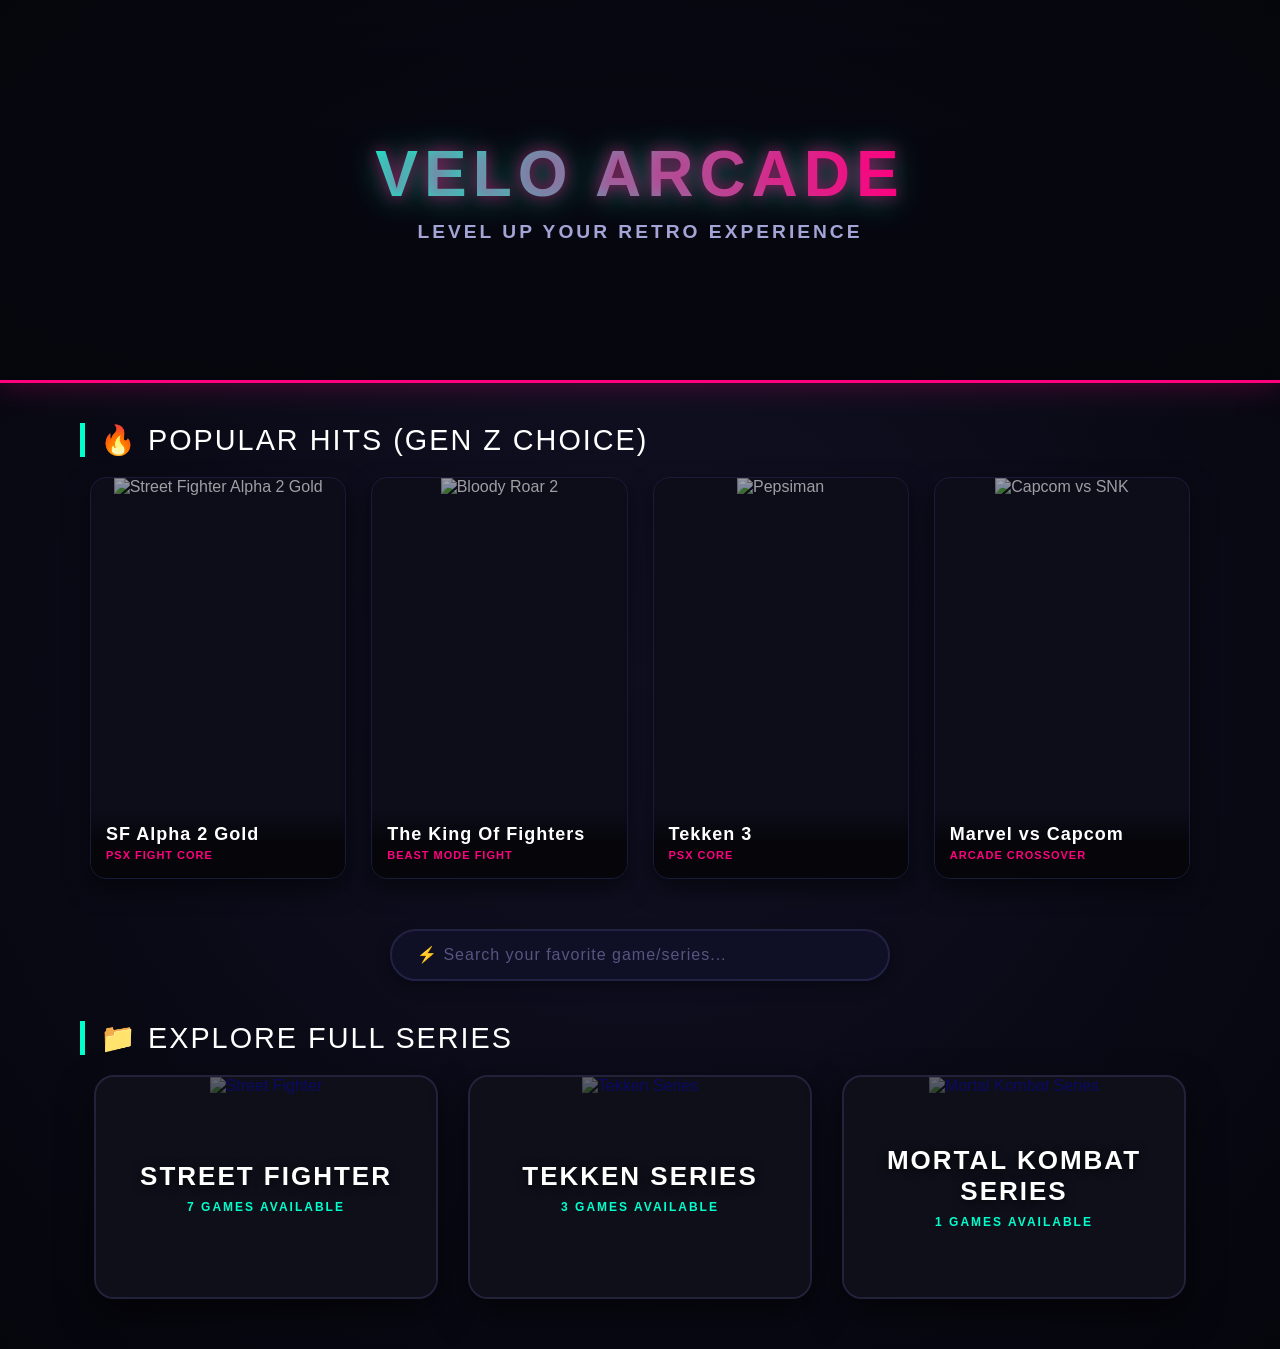
==== index.html @ 832ced59 "fresh start with proper lfs tracking" ====
<!DOCTYPE html>
<html lang="en">

<head>
    <meta charset="UTF-8">
    <meta name="viewport" content="width=device-width, initial-scale=1.0">
    <title>Retro Arcade | Categories & Trending</title>
    <link rel="stylesheet" href="style.css">
</head>

<body>

    <div class="hero-section">
        <div class="hero-content">
            <h1>Velo Arcade</h1>
            <p class="subtitle">Level Up Your Retro Experience</p>
        </div>
    </div>

    <div class="section-title">🔥 Popular Hits (Gen Z Choice)</div>
    <div class="popular-grid">

        <div class="pop-card" onclick="playGame('psx', 'games/psx/sfa2g.bin')">
            <img src="https://m.media-amazon.com/images/M/MV5BNGZhMWYyZWYtY2Y0Yi00Yzg3LWFlMjMtZWQzNjM2MTRiNTFlXkEyXkFqcGc@._V1_.jpg"
                alt="Street Fighter Alpha 2 Gold">
            <div class="pop-details">
                <h3>SF Alpha 2 Gold</h3>
                <span>PSX FIGHT CORE</span>
            </div>
        </div>

        <div class="pop-card" onclick="playGame('psx', 'games/streetfighters/tkof.gba')">
            <img src="https://wallpapercave.com/wp/wp7984084.jpg" alt="Bloody Roar 2">
            <div class="pop-details">
                <h3>The King Of Fighters</h3>
                <span>BEAST MODE FIGHT</span>
            </div>
        </div>

        <div class="pop-card" onclick="playGame('psx', 'games/tekken/Tekken 3 (Europe) (Track 1).bin')">
            <img src="https://i.ytimg.com/vi/N3YAwyC5Wc0/maxresdefault.jpg" alt="Pepsiman">
            <div class="pop-details">
                <h3>Tekken 3</h3>
                <span>PSX CORE</span>
            </div>
        </div>

        <div class="pop-card" onclick="playGame('psx', 'games/streetfighters/Marvel Super Heroes vs. Street Fighter (Europe).bin')">
            <img src="https://assets.nintendo.com/image/upload/c_fill,w_1200/q_auto:best/f_auto/dpr_2.0/store/software/switch/70010000077523/1a42108b5573691b59d9f4d4cb8b36fb6e86ddabaad8f06d180195aeb4607e43" alt="Capcom vs SNK">
            <div class="pop-details">
                <h3>Marvel vs Capcom</h3>
                <span>ARCADE CROSSOVER</span>
            </div>
        </div>

    </div>
    <div id="emulator-popup">
        <div id="emulator-box">
            <button class="close-btn" onclick="closeGame()">❌ QUIT</button>
            <div id="game-player"></div>
        </div>
    </div>
    <div class="search-container">
        <input type="text" id="gameSearch" class="search-bar" onkeyup="filterGames()"
            placeholder="⚡ Search your favorite game/series...">
    </div>

    <div class="section-title">📁 Explore Full Series</div>
    <div class="category-container" id="categoryContainer">

        <a href="streetfighter.html" class="category-card">
            <div class="category-image-bg">
                <img src="https://wallpapercave.com/wp/wp3009719.jpg" alt="Street Fighter">
            </div>
            <div class="category-info">
                <h2>STREET FIGHTER</h2>
                <p>7 Games Available</p>
            </div>
        </a>

        <a href="tekken.html" class="category-card">
            <div class="category-image-bg">
                <img src="https://c4.wallpaperflare.com/wallpaper/234/719/610/tekken-7-wallpaper-preview.jpg"
                    alt="Tekken Series">
            </div>
            <div class="category-info">
                <h2>TEKKEN SERIES</h2>
                <p>3 Games Available</p>
            </div>
        </a>

        <a href="mortal.html" class="category-card">
            <div class="category-image-bg">
                <img src="https://images.hdqwalls.com/wallpapers/2023-mortal-kombat-1-4k-4t.jpg"
                    alt="Mortal Kombat Series">
            </div>
            <div class="category-info">
                <h2>MORTAL KOMBAT SERIES</h2>
                <p>1 Games Available</p>
            </div>
        </a>
    </div>


    <script src="./app.js"></script>

</body>

</html>
---- style.css ----
.back-btn {
    position: absolute;
    top: 20px;
    left: 20px;
    color: #00ffcc;
    text-decoration: none;
    font-weight: bold;
    border: 1px solid #00ffcc;
    padding: 8px 16px;
    border-radius: 20px;
    transition: 0.3s;
}

.back-btn:hover {
    background: #00ffcc;
    color: #000;
}

h1 {
    font-size: 2.8rem;
    font-weight: 900;
    letter-spacing: 2px;
    color: #ff007f;
    text-shadow: 0 0 15px rgba(255, 0, 127, 0.6);
    margin-bottom: 40px;
    text-transform: uppercase;
}

.grid-container {
    display: flex;
    justify-content: center;
    gap: 25px;
    flex-wrap: wrap;
    max-width: 1200px;
    margin: 0 auto;
}

/* Game Div Styling */
.game-div {
    background: #0d0610;
    border: 1px solid rgba(255, 255, 255, 0.05);
    border-radius: 15px;
    width: 250px;
    height: 350px;
    cursor: pointer;
    overflow: hidden;
    position: relative;
    transition: all 0.4s cubic-bezier(0.25, 0.8, 0.25, 1);
    box-shadow: 0 10px 25px rgba(0, 0, 0, 0.7);
}

.game-div:hover {
    transform: translateY(-10px);
    border-color: #ff007f;
    box-shadow: 0 15px 30px rgba(255, 0, 127, 0.4);
}

.game-div img {
    width: 100%;
    height: 75%;
    object-fit: cover;
    transition: transform 0.4s ease;
}

.game-div:hover img {
    transform: scale(1.05);
}

.div-details {
    height: 25%;
    background: #140919;
    display: flex;
    flex-direction: column;
    justify-content: center;
    border-top: 1px solid rgba(255, 255, 255, 0.05);
}

.game-div h3 {
    margin: 0;
    font-size: 16px;
    color: #e2e2e9;
    text-transform: uppercase;
    letter-spacing: 0.5px;
}

.game-div span {
    font-size: 11px;
    color: #ff007f;
    margin-top: 5px;
    font-weight: bold;
    letter-spacing: 1px;
}

/* Fullscreen Emulator Popup */
#emulator-popup {
    display: none;
    position: fixed;
    top: 0;
    left: 0;
    width: 100%;
    height: 100%;
    background: rgba(5, 2, 6, 0.98);
    backdrop-filter: blur(10px);
    z-index: 100;
}

#emulator-box {
    width: 95%;
    max-width: 960px;
    height: 82vh;
    margin: 3vh auto;
    position: relative;
    background: #000;
    border: 2px solid #ff007f;
    border-radius: 16px;
    overflow: hidden;
}

.close-btn {
    position: absolute;
    top: 15px;
    right: 15px;
    background: linear-gradient(135deg, #ff0055 0%, #990033 100%);
    color: white;
    border: none;
    padding: 10px 20px;
    font-weight: bold;
    cursor: pointer;
    border-radius: 20px;
    z-index: 110;
}

#game-player {
    width: 100%;
    height: 100%;
}


body {
    background: radial-gradient(circle at center, #111125 0%, #05050c 100%);
    color: #ffffff;
    font-family: 'Segoe UI', Roboto, sans-serif;
    text-align: center;
    margin: 0;
    padding: 0 0 50px 0;
}

/* ----------------------------------
           0. HERO SECTION (BANNER) WITH NEON GLOW
        ------------------------------------- */
.hero-section {
    position: relative;
    width: 100%;
    height: 380px;
    background: linear-gradient(rgba(5, 5, 12, 0.4), rgba(5, 5, 12, 0.95)),
        url('https://images.alphacoders.com/605/605943.jpg') no-repeat center center;
    background-size: cover;
    display: flex;
    flex-direction: column;
    justify-content: center;
    align-items: center;
    border-bottom: 3px solid #ff007f;
    box-shadow: 0 0 30px rgba(255, 0, 127, 0.3);
    margin-bottom: 40px;
}

.hero-content h1 {
    font-size: 4rem;
    font-weight: 900;
    letter-spacing: 6px;
    background: linear-gradient(to right, #00ffcc, #ff007f);
    -webkit-background-clip: text;
    -webkit-text-fill-color: transparent;
    margin: 0 0 10px 0;
    text-transform: uppercase;
    filter: drop-shadow(0 2px 15px rgba(0, 255, 204, 0.4));
}

.hero-content .subtitle {
    color: #a4a4d6;
    font-size: 1.2rem;
    margin: 0;
    text-transform: uppercase;
    letter-spacing: 3px;
    font-weight: 600;
}

/* Section Heading Styling */
.section-title {
    font-size: 1.8rem;
    color: #fff;
    text-align: left;
    max-width: 1100px;
    margin: 40px auto 20px auto;
    letter-spacing: 2px;
    text-transform: uppercase;
    border-left: 5px solid #00ffcc;
    padding-left: 15px;
}

/* ----------------------------------
           1. TOP GRID: POPULAR GAMES (4 CARDS FIXED)
        ------------------------------------- */
.popular-grid {
    display: grid;
    grid-template-columns: repeat(auto-fit, minmax(240px, 1fr));
    gap: 25px;
    max-width: 1100px;
    margin: 0 auto 50px auto;
    padding: 0 20px;
}

.pop-card {
    background: #0d0d1a;
    border: 1px solid #1a1a3a;
    border-radius: 16px;
    overflow: hidden;
    position: relative;
    cursor: pointer;
    transition: all 0.3s cubic-bezier(0.175, 0.885, 0.32, 1.275);
    box-shadow: 0 10px 25px rgba(0, 0, 0, 0.5);
    height: 400px;
}

.pop-card img {
    width: 100%;
    height: 100%;
    object-fit: cover;
    opacity: 0.6;
    transition: all 0.4s ease;
}

.pop-details {
    position: absolute;
    bottom: 0;
    left: 0;
    width: 100%;
    box-sizing: border-box;
    background: linear-gradient(to top, rgba(5, 5, 10, 1) 50%, rgba(5, 5, 10, 0));
    padding: 15px;
    text-align: left;
    z-index: 2;
}

.pop-details h3 {
    margin: 0;
    font-size: 18px;
    color: #fff;
    letter-spacing: 1px;
}

.pop-details span {
    font-size: 11px;
    color: #ff007f;
    font-weight: bold;
    text-transform: uppercase;
    letter-spacing: 1px;
}

/* Hover Effects for Popular Cards */
.pop-card:hover {
    transform: translateY(-8px);
    border-color: #00ffcc;
    box-shadow: 0 0 25px rgba(0, 255, 204, 0.4);
}

.pop-card:hover img {
    opacity: 0.8;
    transform: scale(1.05);
}

/* ----------------------------------
           2. SEARCH BAR SYSTEM
        ------------------------------------- */
.search-container {
    max-width: 500px;
    margin: 20px auto 40px auto;
    position: relative;
    padding: 0 20px;
}

.search-bar {
    width: 100%;
    box-sizing: border-box;
    padding: 15px 25px;
    background: #0f0f26;
    border: 2px solid #222244;
    border-radius: 30px;
    color: #fff;
    font-size: 16px;
    letter-spacing: 1px;
    outline: none;
    transition: all 0.3s ease;
    box-shadow: 0 5px 15px rgba(0, 0, 0, 0.3);
}

.search-bar:focus {
    border-color: #ff007f;
    box-shadow: 0 0 15px rgba(255, 0, 127, 0.4);
}

.search-bar::placeholder {
    color: #55557f;
}

/* ----------------------------------
           3. SERIES CATEGORIES 
        ------------------------------------- */
.category-container {
    display: flex;
    justify-content: center;
    gap: 30px;
    max-width: 1100px;
    margin: 0 auto;
    flex-wrap: wrap;
    padding: 0 20px;
}

.category-card {
    background: #0f0f1a;
    border: 2px solid #22223b;
    border-radius: 20px;
    width: 340px;
    height: 220px;
    position: relative;
    overflow: hidden;
    cursor: pointer;
    text-decoration: none;
    transition: all 0.4s cubic-bezier(0.175, 0.885, 0.32, 1.275);
    box-shadow: 0 15px 35px rgba(0, 0, 0, 0.6);
}

.category-image-bg {
    width: 100%;
    height: 100%;
    position: absolute;
    top: 0;
    left: 0;
    z-index: 1;
}

.category-image-bg img {
    width: 100%;
    height: 100%;
    object-fit: cover;
    opacity: 0.4;
    transition: transform 0.5s ease;
}

.category-card:hover .category-image-bg img {
    transform: scale(1.1);
    opacity: 0.7;
}

.category-card:hover {
    transform: scale(1.05);
    border-color: #ff007f;
    box-shadow: 0 0 30px rgba(255, 0, 127, 0.4);
}

.category-info {
    position: relative;
    z-index: 2;
    height: 100%;
    display: flex;
    flex-direction: column;
    justify-content: center;
    align-items: center;
    background: linear-gradient(to top, rgba(15, 15, 26, 0.9) 20%, rgba(15, 15, 26, 0.1) 100%);
}

.category-card h2 {
    margin: 0;
    color: #fff;
    font-size: 26px;
    letter-spacing: 2px;
    text-shadow: 0 2px 10px rgba(0, 0, 0, 0.8);
}

.category-card p {
    color: #00ffcc;
    margin: 8px 0 0 0;
    font-size: 12px;
    font-weight: bold;
    letter-spacing: 2px;
    text-transform: uppercase;
}
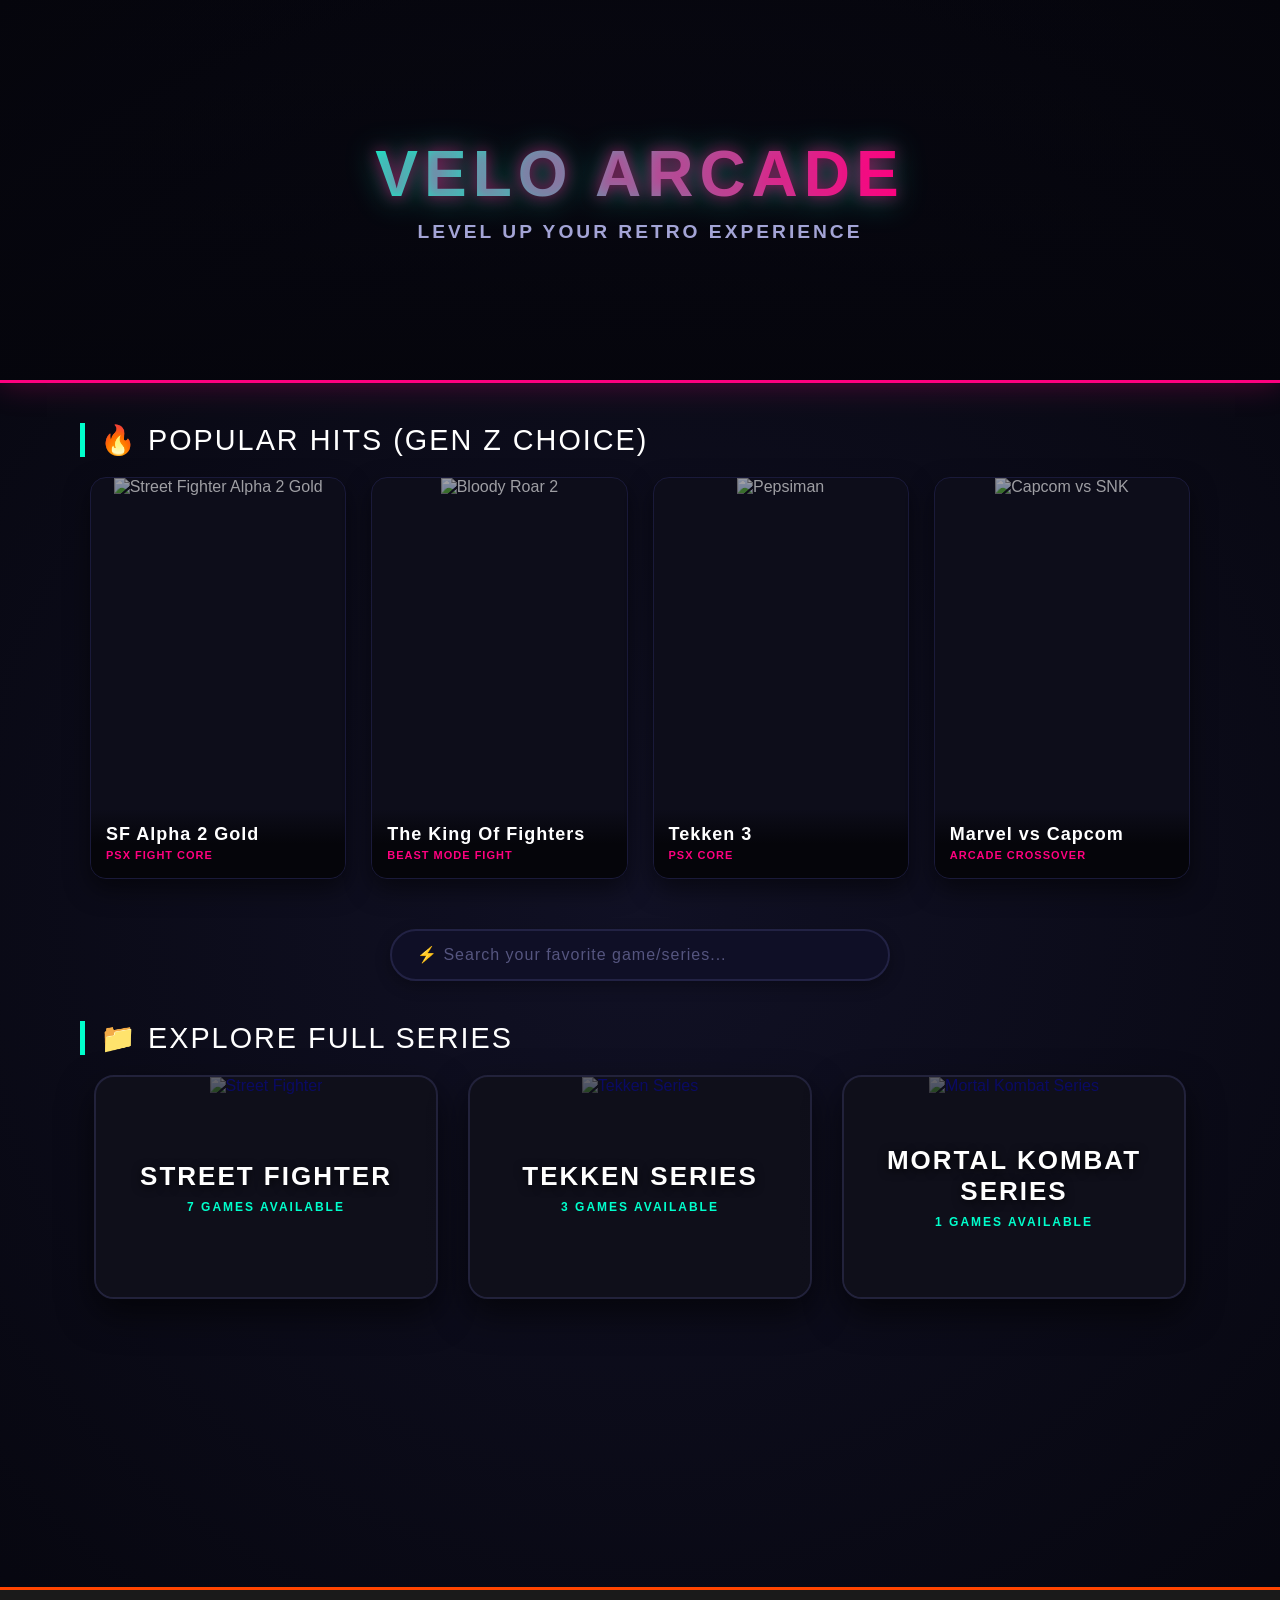
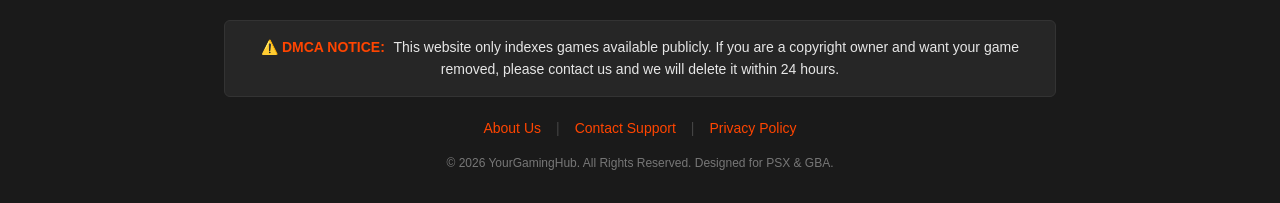
==== commit f8cadd27: "All Rights Reserved. Designed for PSX & GBA." ====
--- a/index.html
+++ b/index.html
@@ -100,8 +100,35 @@
             </div>
         </a>
     </div>
+ <br><br><br><br>
+ <br><br><br><br>
+ <br><br><br><br>
+ <br><br><br><br>
 
 
+<footer style="background-color: #1a1a1a; color: #b3b3b3; padding: 30px 20px; font-family: 'Segoe UI', Tahoma, Geneva, Verdana, sans-serif; font-size: 14px; text-align: center; border-top: 3px solid #ff4500; line-height: 1.6;">
+    
+    <div style="max-width: 800px; margin: 0 auto 20px auto; padding: 15px; background-color: #262626; border-radius: 6px; border: 1px solid #333333;">
+        <p style="margin: 0; font-weight: 500; color: #e6e6e6;">
+            <span style="color: #ff4500; font-weight: bold; margin-right: 5px;">⚠️ DMCA NOTICE:</span> 
+            This website only indexes games available publicly. If you are a copyright owner and want your game removed, please contact us and we will delete it within 24 hours.
+        </p>
+    </div>
+
+    <div style="max-width: 1200px; margin: 0 auto; display: flex; flex-direction: column; align-items: center; gap: 10px;">
+        <div style="display: flex; gap: 15px; margin-bottom: 5px;">
+            <a href="#about" style="color: #ff4500; text-decoration: none; font-weight: 500;">About Us</a>
+            <span style="color: #444444;">|</span>
+            <a href="#contact" style="color: #ff4500; text-decoration: none; font-weight: 500;">Contact Support</a>
+            <span style="color: #444444;">|</span>
+            <a href="#privacy" style="color: #ff4500; text-decoration: none; font-weight: 500;">Privacy Policy</a>
+        </div>
+        
+        <p style="margin: 0; font-size: 12px; color: #777777;">
+            &copy; 2026 YourGamingHub. All Rights Reserved. Designed for PSX & GBA.
+        </p>
+    </div>
+</footer>
     <script src="./app.js"></script>
 
 </body>
--- a/style.css
+++ b/style.css
@@ -142,7 +142,7 @@
     font-family: 'Segoe UI', Roboto, sans-serif;
     text-align: center;
     margin: 0;
-    padding: 0 0 50px 0;
+    /* padding: 0 0 50px 0; */
 }
 
 /* ----------------------------------
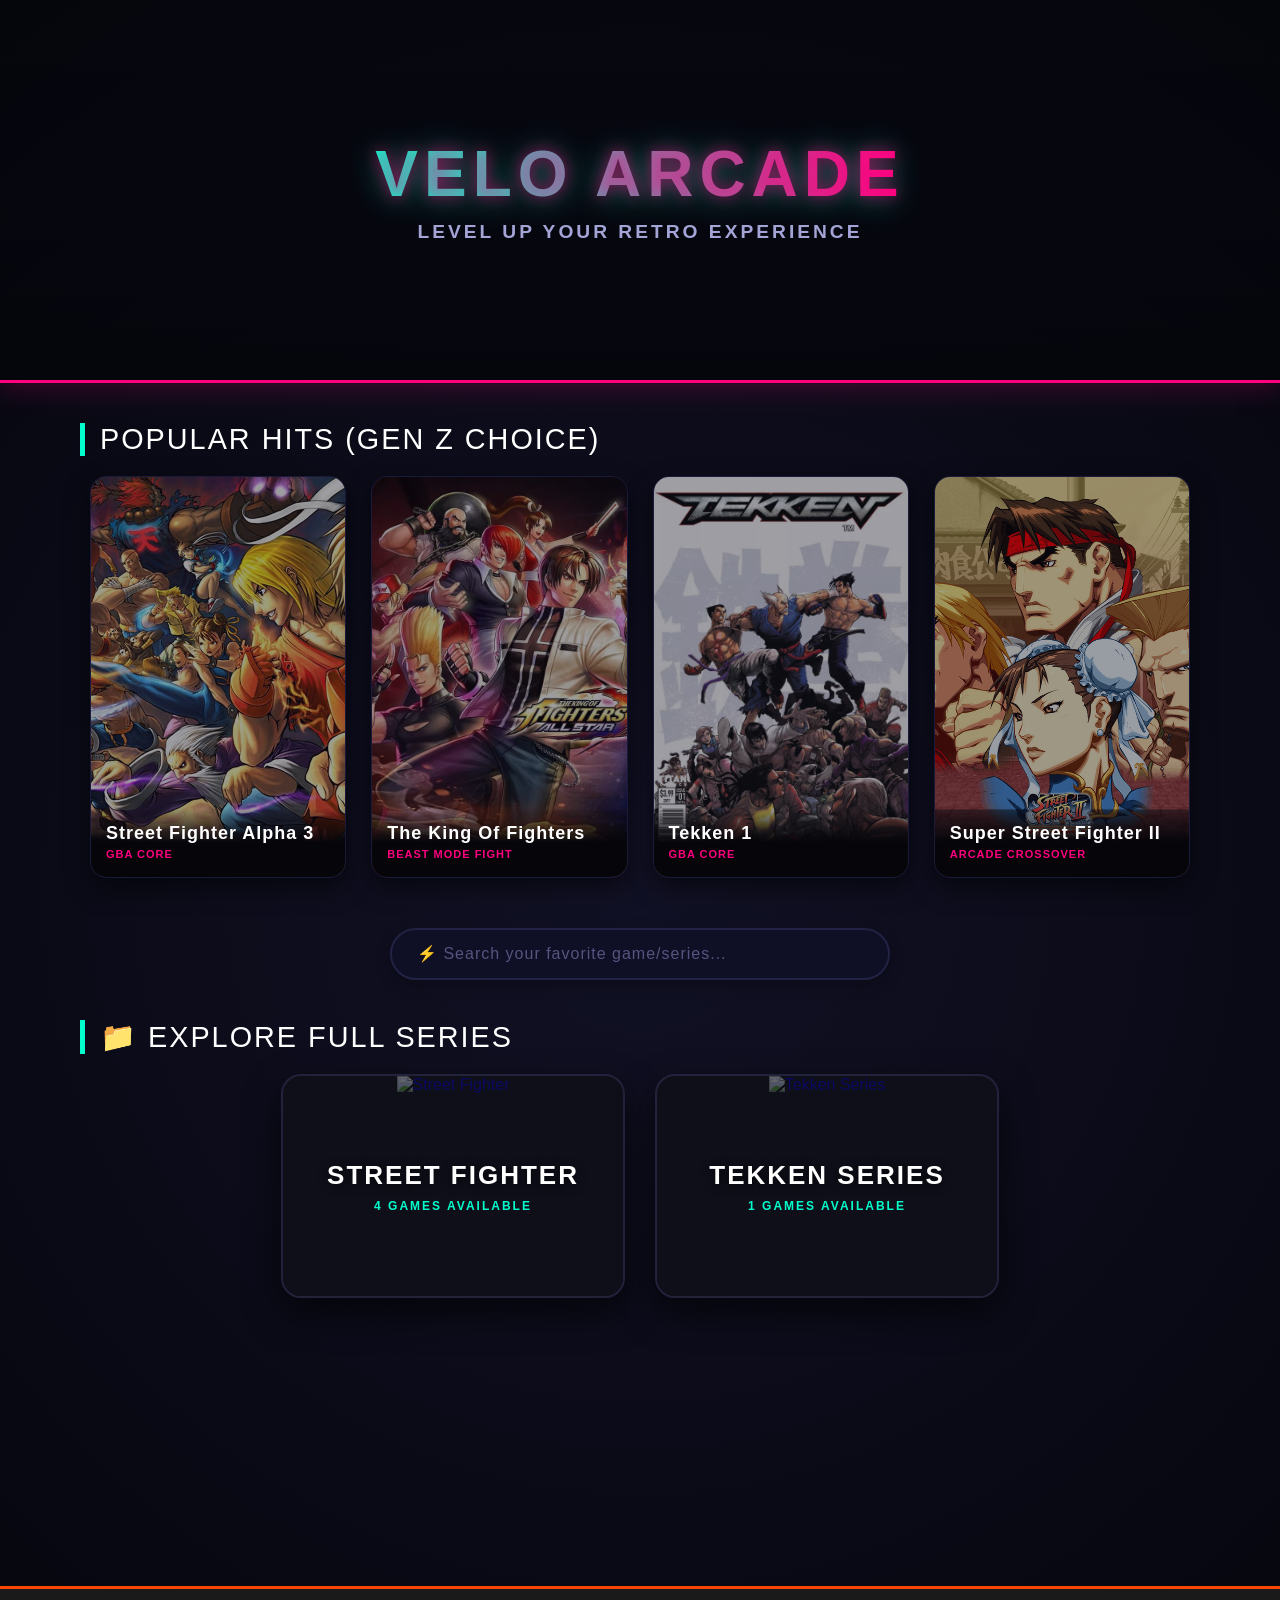
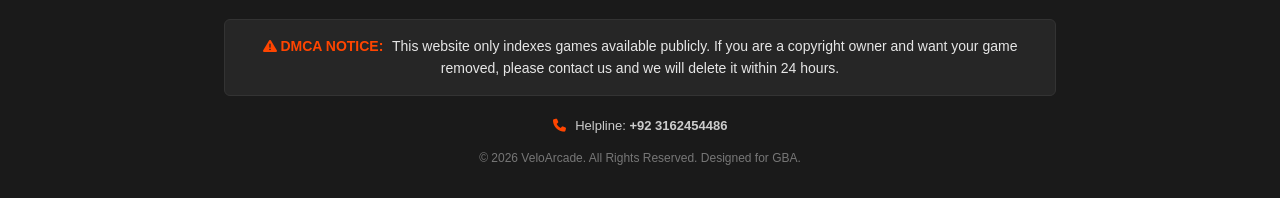
==== commit c8715c2c: "fix" ====
--- a/index.html
+++ b/index.html
@@ -6,6 +6,7 @@
     <meta name="viewport" content="width=device-width, initial-scale=1.0">
     <title>Retro Arcade | Categories & Trending</title>
     <link rel="stylesheet" href="style.css">
+    <link rel="stylesheet" href="https://cdnjs.cloudflare.com/ajax/libs/font-awesome/6.4.0/css/all.min.css">
 </head>
 
 <body>
@@ -17,38 +18,37 @@
         </div>
     </div>
 
-    <div class="section-title">🔥 Popular Hits (Gen Z Choice)</div>
+    <div class="section-title">Popular Hits (Gen Z Choice)</div>
     <div class="popular-grid">
 
-        <div class="pop-card" onclick="playGame('psx', 'games/psx/sfa2g.bin')">
-            <img src="https://m.media-amazon.com/images/M/MV5BNGZhMWYyZWYtY2Y0Yi00Yzg3LWFlMjMtZWQzNjM2MTRiNTFlXkEyXkFqcGc@._V1_.jpg"
-                alt="Street Fighter Alpha 2 Gold">
+        <div class="pop-card" onclick="playGame('gba', 'games/streetfighters/sf3.gba')">
+            <img src="./images/StreetFighterAlpha.jpg" alt="Street Fighter Alpha 3">
             <div class="pop-details">
-                <h3>SF Alpha 2 Gold</h3>
-                <span>PSX FIGHT CORE</span>
+                <h3>Street Fighter Alpha 3</h3>
+                <span>GBA CORE</span>
             </div>
         </div>
 
-        <div class="pop-card" onclick="playGame('psx', 'games/streetfighters/tkof.gba')">
-            <img src="https://wallpapercave.com/wp/wp7984084.jpg" alt="Bloody Roar 2">
+        <div class="pop-card" onclick="playGame('gba', 'games/streetfighters/tkof.gba')">
+            <img src="./images/TheKingOfFighters.jpg" alt="The King Of Fighters">
             <div class="pop-details">
                 <h3>The King Of Fighters</h3>
                 <span>BEAST MODE FIGHT</span>
             </div>
         </div>
 
-        <div class="pop-card" onclick="playGame('psx', 'games/tekken/Tekken 3 (Europe) (Track 1).bin')">
-            <img src="https://i.ytimg.com/vi/N3YAwyC5Wc0/maxresdefault.jpg" alt="Pepsiman">
+        <div class="pop-card" onclick="playGame('gba', 'games/tekken/tk1.gba')">
+            <img src="./images/Tekken1.jpg" alt="Tekken 1">
             <div class="pop-details">
-                <h3>Tekken 3</h3>
-                <span>PSX CORE</span>
+                <h3>Tekken 1</h3>
+                <span>GBA CORE</span>
             </div>
         </div>
 
-        <div class="pop-card" onclick="playGame('psx', 'games/streetfighters/Marvel Super Heroes vs. Street Fighter (Europe).bin')">
-            <img src="https://assets.nintendo.com/image/upload/c_fill,w_1200/q_auto:best/f_auto/dpr_2.0/store/software/switch/70010000077523/1a42108b5573691b59d9f4d4cb8b36fb6e86ddabaad8f06d180195aeb4607e43" alt="Capcom vs SNK">
+        <div class="pop-card" onclick="playGame('gba', 'games/streetfighters/ssf2.gba')">
+            <img src="./images/SuperStreetFighterII.png" alt="Capcom vs SNK">
             <div class="pop-details">
-                <h3>Marvel vs Capcom</h3>
+                <h3>Super Street Fighter II</h3>
                 <span>ARCADE CROSSOVER</span>
             </div>
         </div>
@@ -70,65 +70,68 @@
 
         <a href="streetfighter.html" class="category-card">
             <div class="category-image-bg">
-                <img src="https://wallpapercave.com/wp/wp3009719.jpg" alt="Street Fighter">
+                <img src="./images/StreetFighter.jpg" alt="Street Fighter">
             </div>
             <div class="category-info">
                 <h2>STREET FIGHTER</h2>
-                <p>7 Games Available</p>
+                <p>4 Games Available</p>
             </div>
         </a>
 
         <a href="tekken.html" class="category-card">
             <div class="category-image-bg">
-                <img src="https://c4.wallpaperflare.com/wallpaper/234/719/610/tekken-7-wallpaper-preview.jpg"
-                    alt="Tekken Series">
+                <img src="./images/Tekken.png" alt="Tekken Series">
             </div>
             <div class="category-info">
                 <h2>TEKKEN SERIES</h2>
-                <p>3 Games Available</p>
+                <p>1 Games Available</p>
             </div>
         </a>
 
-        <a href="mortal.html" class="category-card">
+        <!-- <a href="mortal.html" class="category-card">
             <div class="category-image-bg">
                 <img src="https://images.hdqwalls.com/wallpapers/2023-mortal-kombat-1-4k-4t.jpg"
                     alt="Mortal Kombat Series">
             </div>
             <div class="category-info">
                 <h2>MORTAL KOMBAT SERIES</h2>
-                <p>1 Games Available</p>
+                <p>0 Games Available</p>
             </div>
-        </a>
+        </a> -->
     </div>
- <br><br><br><br>
- <br><br><br><br>
- <br><br><br><br>
- <br><br><br><br>
+    <br><br><br><br>
+    <br><br><br><br>
+    <br><br><br><br>
+    <br><br><br><br>
 
 
-<footer style="background-color: #1a1a1a; color: #b3b3b3; padding: 30px 20px; font-family: 'Segoe UI', Tahoma, Geneva, Verdana, sans-serif; font-size: 14px; text-align: center; border-top: 3px solid #ff4500; line-height: 1.6;">
-    
-    <div style="max-width: 800px; margin: 0 auto 20px auto; padding: 15px; background-color: #262626; border-radius: 6px; border: 1px solid #333333;">
-        <p style="margin: 0; font-weight: 500; color: #e6e6e6;">
-            <span style="color: #ff4500; font-weight: bold; margin-right: 5px;">⚠️ DMCA NOTICE:</span> 
-            This website only indexes games available publicly. If you are a copyright owner and want your game removed, please contact us and we will delete it within 24 hours.
-        </p>
-    </div>
+    <footer
+        style="background-color: #1a1a1a; color: #b3b3b3; padding: 30px 20px; font-family: 'Segoe UI', Tahoma, Geneva, Verdana, sans-serif; font-size: 14px; text-align: center; border-top: 3px solid #ff4500; line-height: 1.6;">
 
-    <div style="max-width: 1200px; margin: 0 auto; display: flex; flex-direction: column; align-items: center; gap: 10px;">
-        <div style="display: flex; gap: 15px; margin-bottom: 5px;">
-            <a href="#about" style="color: #ff4500; text-decoration: none; font-weight: 500;">About Us</a>
-            <span style="color: #444444;">|</span>
-            <a href="#contact" style="color: #ff4500; text-decoration: none; font-weight: 500;">Contact Support</a>
-            <span style="color: #444444;">|</span>
-            <a href="#privacy" style="color: #ff4500; text-decoration: none; font-weight: 500;">Privacy Policy</a>
+        <div
+            style="max-width: 800px; margin: 0 auto 20px auto; padding: 15px; background-color: #262626; border-radius: 6px; border: 1px solid #333333;">
+            <p style="margin: 0; font-weight: 500; color: #e6e6e6;">
+                <span style="color: #ff4500; font-weight: bold; margin-right: 5px;"><i
+                        class="fa-solid fa-triangle-exclamation"></i> DMCA NOTICE:</span>
+                This website only indexes games available publicly. If you are a copyright owner and want your game
+                removed, please contact us and we will delete it within 24 hours.
+            </p>
         </div>
-        
-        <p style="margin: 0; font-size: 12px; color: #777777;">
-            &copy; 2026 YourGamingHub. All Rights Reserved. Designed for PSX & GBA.
-        </p>
-    </div>
-</footer>
+
+        <div
+            style="max-width: 1200px; margin: 0 auto; display: flex; flex-direction: column; align-items: center; gap: 12px;">
+
+
+            <!-- Support Phone Number -->
+            <div style="color: #cccccc; font-size: 13px; font-weight: 500;">
+                <i class="fa-solid fa-phone" style="color: #ff4500; margin-right: 6px;"></i> Helpline: <strong>+92 3162454486</strong>
+            </div>
+
+            <p style="margin: 0; font-size: 12px; color: #777777;">
+                &copy; 2026 VeloArcade. All Rights Reserved. Designed for GBA.
+            </p>
+        </div>
+    </footer>
     <script src="./app.js"></script>
 
 </body>
